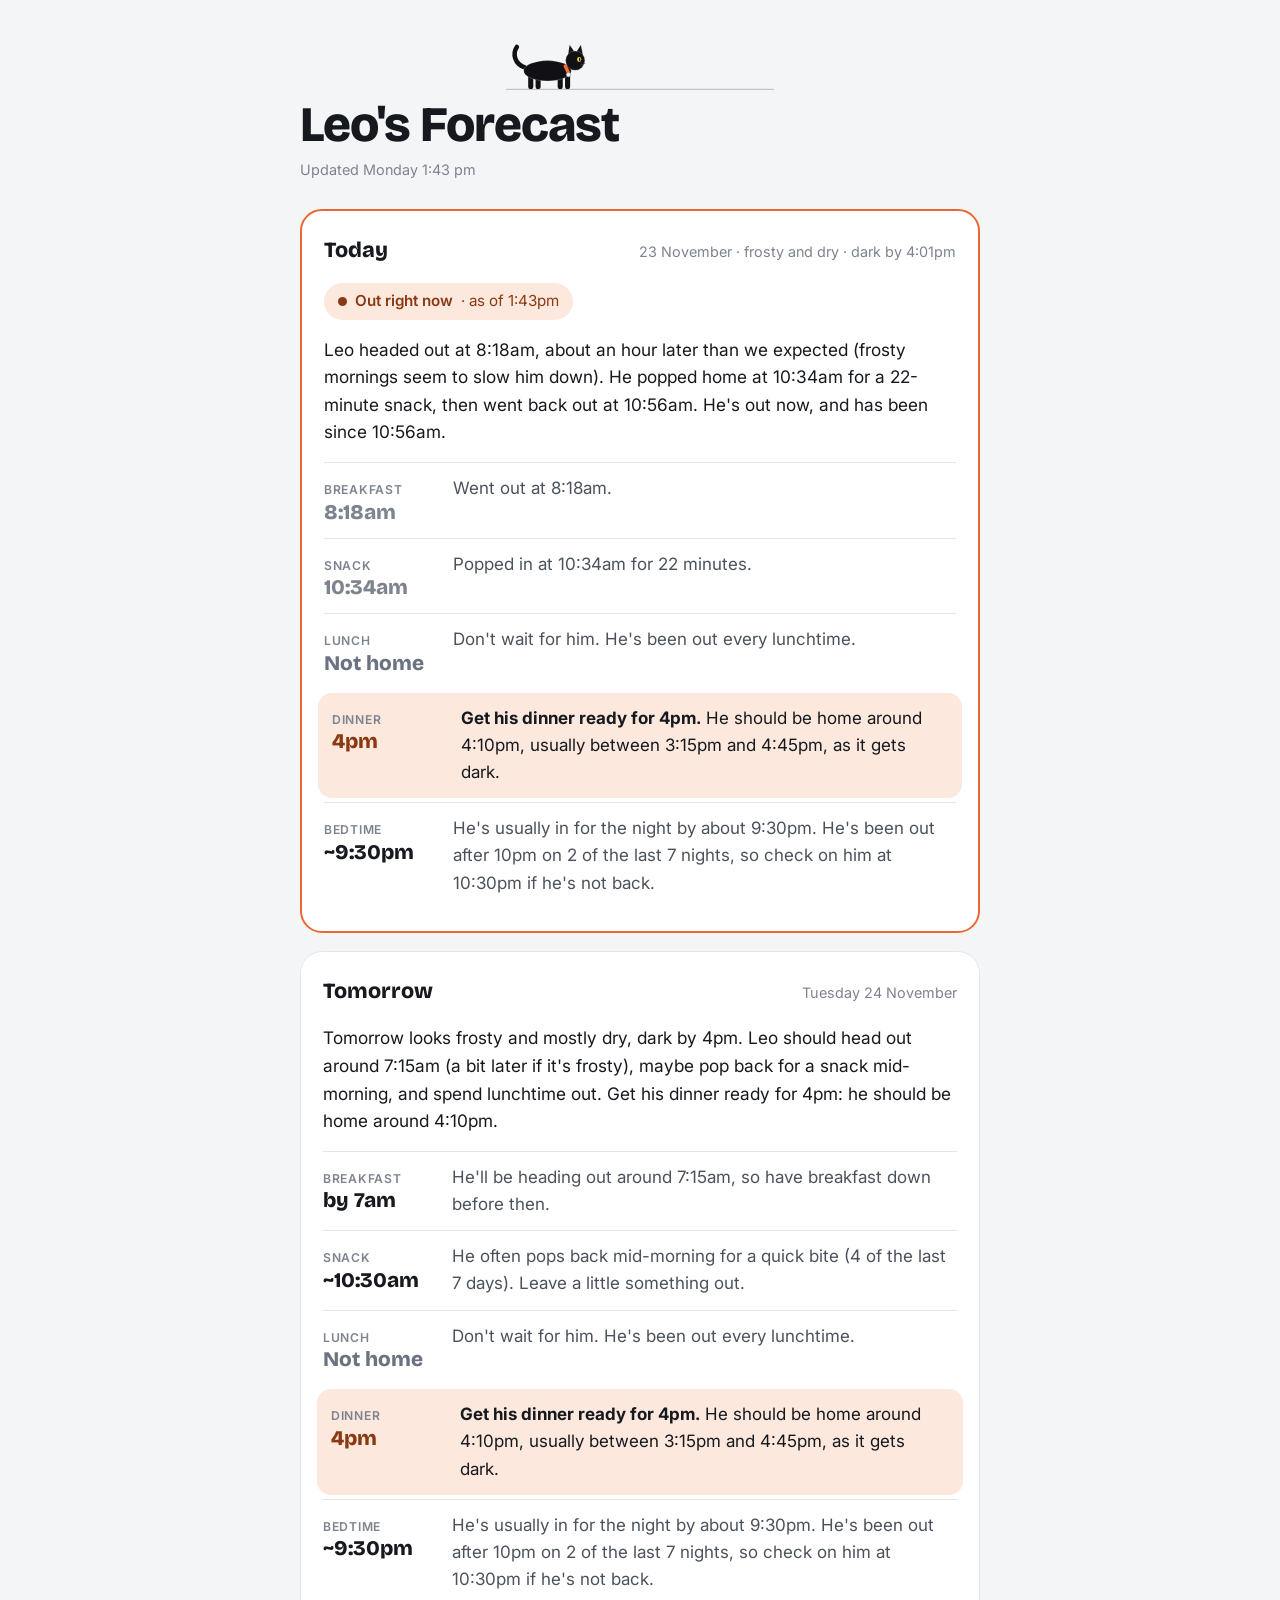
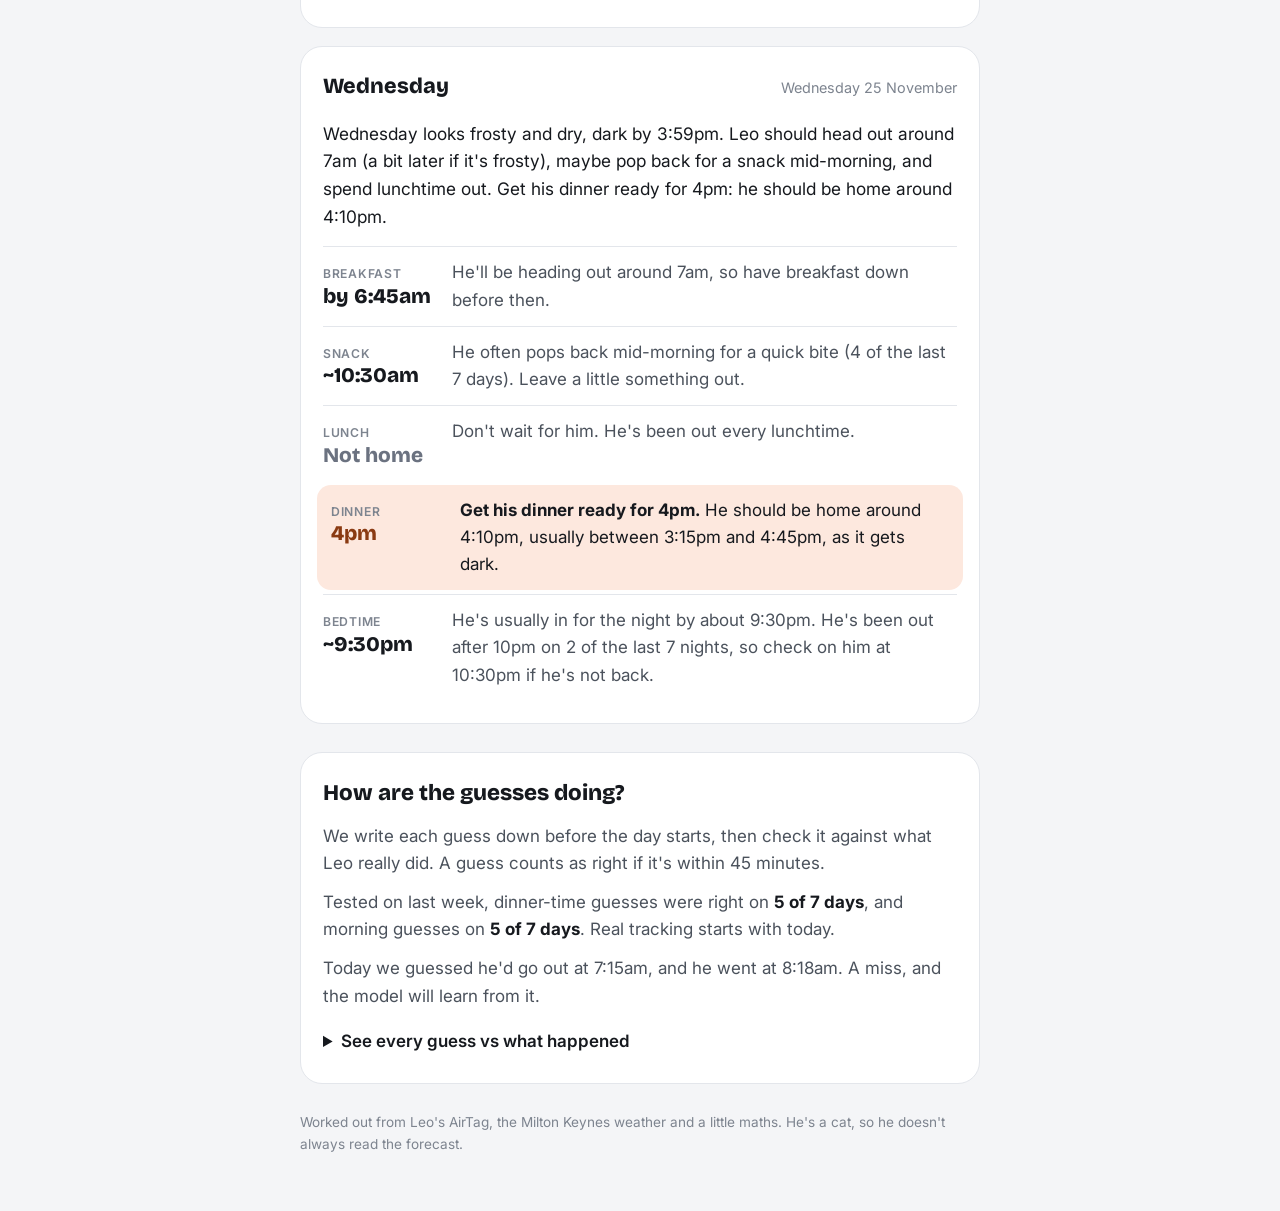
==== forecast/index.html @ c61b1f5c "Forecast update Mon 23 Nov 13:43" ====
<!doctype html>
<html lang="en-GB">
<head>
<meta charset="utf-8">
<meta name="robots" content="noindex, nofollow, noarchive">
<meta name="viewport" content="width=device-width, initial-scale=1, viewport-fit=cover">
<title>Leo's Forecast</title>
<meta name="description" content="Leo the cat's day ahead: when he'll go out, pop in for a snack, and be home for dinner.">
<meta property="og:title" content="Leo's Forecast">
<meta property="og:description" content="When to have Leo's dinner ready, and the rest of his day ahead.">
<meta name="theme-color" content="#f4f5f7">
<link rel="icon" href="data:image/svg+xml,%3Csvg xmlns='http://www.w3.org/2000/svg' viewBox='0 0 100 100'%3E%3Ctext y='.9em' font-size='90'%3E%F0%9F%90%88%3C/text%3E%3C/svg%3E">
<link rel="preconnect" href="https://fonts.googleapis.com">
<link rel="stylesheet" href="https://fonts.googleapis.com/css2?family=Bricolage+Grotesque:opsz,wght@12..96,600;12..96,800&family=Inter:wght@400;500;600&display=swap">
<style>
/* Layout: a cat's day planner. Each day: one short story, then a meal-time list (time on the left, what to do on the right). */
:root{
  --page:#f4f5f7; --card:#ffffff; --ink:#16191e; --ink-2:#4b525c; --muted:#7d848f; --line:#e3e6eb;
  --out:#eb6834; --out-bg:#fde8de; --out-ink:#8a3a12; --home-bg:#e6eefb; --home-ink:#1f4f8f;
  --good:#0c6b0c; --good-bg:#e1f2df; --none:#6b7280;
  --f-display:"Bricolage Grotesque", "Inter", system-ui, sans-serif; --f-body:"Inter", system-ui, -apple-system, "Segoe UI", sans-serif;
}
@media (prefers-color-scheme: dark){:root:not([data-theme="light"]){
  --page:#101215; --card:#1a1d22; --ink:#eef0f3; --ink-2:#c0c6cf; --muted:#8c939d; --line:#2b3037;
  --out:#d95926; --out-bg:#3b2014; --out-ink:#f4ab89; --home-bg:#18263a; --home-ink:#9cc0ef;
  --good:#7fd67f; --good-bg:#173019; --none:#9aa1ab; color-scheme:dark;}}
*{box-sizing:border-box}
body{margin:0;background:var(--page);color:var(--ink);font-family:var(--f-body);font-size:17px;line-height:1.6;
  padding-left:max(16px, env(safe-area-inset-left, 0px));padding-right:max(16px, env(safe-area-inset-right, 0px));padding-block:28px 56px}
.wrap{max-width:680px;margin:0 auto;display:flex;flex-direction:column;gap:28px}
h1,h2,h3{font-family:var(--f-display);margin:0;text-wrap:balance}
h1{font-size:clamp(2.2rem,8vw,3.1rem);font-weight:800;letter-spacing:-.02em;line-height:1}
h2{font-size:1.4rem;font-weight:800}
h3{font-size:1.35rem;font-weight:800}
p{margin:0}
.hero{display:flex;flex-direction:column;gap:8px}
.hero .cat svg{max-height:64px}
.updated{color:var(--muted);font-size:.9rem}
.day{background:var(--card);border:1px solid var(--line);border-radius:22px;padding:22px;display:flex;flex-direction:column;gap:16px}
.day.today{border:2px solid var(--out)}
.dh{display:flex;justify-content:space-between;align-items:baseline;gap:8px;flex-wrap:wrap}
.wx{color:var(--muted);font-size:.9rem}
.now{display:inline-flex;align-items:center;gap:8px;align-self:flex-start;border-radius:999px;padding:6px 14px;font-weight:600;font-size:.95rem}
.now.out{background:var(--out-bg);color:var(--out-ink)} .now.home{background:var(--home-bg);color:var(--home-ink)}
.now i{width:9px;height:9px;border-radius:50%;background:currentColor}
@media (prefers-reduced-motion: no-preference){.now i{animation:pulse 2s ease-in-out infinite}}
@keyframes pulse{50%{opacity:.3}}
.story{font-size:1.08rem;color:var(--ink)}
.meals{display:flex;flex-direction:column}
.meal{display:grid;grid-template-columns:7.2rem 1fr;gap:14px;padding:12px 0;border-top:1px solid var(--line);align-items:baseline}
.meal .when{display:flex;flex-direction:column;line-height:1.2}
.meal .when b{font-family:var(--f-display);font-size:1.3rem;font-weight:800}
.meal .when span{font-size:.76rem;color:var(--muted);font-weight:600;text-transform:uppercase;letter-spacing:.06em;margin-bottom:3px}
.meal p{color:var(--ink-2)}
.meal.key{background:var(--out-bg);border-radius:14px;padding:12px 14px;border-top:0;margin:4px -6px}
.meal.key p{color:var(--ink)}
.meal.key .when b{color:var(--out-ink)}
.meal.skip .when b{color:var(--none)}
.meal.done .when b{color:var(--muted)}
.score{background:var(--card);border:1px solid var(--line);border-radius:22px;padding:22px;display:flex;flex-direction:column;gap:12px}
.score p{color:var(--ink-2)}
.score p b{color:var(--ink)}
details summary{cursor:pointer;font-weight:600;color:var(--ink);padding:6px 0}
.tbl{overflow-x:auto;margin-top:8px}
table{border-collapse:collapse;width:100%;font-size:.9rem;font-variant-numeric:tabular-nums}
th{text-align:left;font-size:.74rem;color:var(--muted);font-weight:600;text-transform:uppercase;letter-spacing:.05em;padding:0 10px 8px 0;border-bottom:1px solid var(--line)}
td{padding:9px 10px 9px 0;border-bottom:1px solid var(--line);white-space:nowrap}
.res{display:inline-block;font-size:.76rem;font-weight:600;padding:2px 8px;border-radius:999px;margin-left:6px}
.res.hit{background:var(--good-bg);color:var(--good)} .res.miss{background:var(--out-bg);color:var(--out-ink)}
.foot{font-size:.85rem;color:var(--muted)}
@media (max-width:520px){.meal{grid-template-columns:5.6rem 1fr;gap:10px}.meal .when b{font-size:1.12rem}}
/* Leo the cat */
.cat{width:100%;color:inherit}
.cat svg{display:block;width:100%;height:auto;max-height:24cqh;overflow:visible}
.cat.sm svg{max-height:16cqh}
.card > .cat.abs{position:absolute;right:6cqw;bottom:0;width:30cqw;z-index:1}
.tail-f,.tail-s,.dangle,.wave,.leg,.eyes,.yawn,.breathe,.nod,.case,.z,.steam path,.peek,.sun,.ghost,.fresh{transform-box:fill-box}
.tail-f{transform-origin:0% 100%} .tail-s{transform-origin:100% 100%} .dangle{transform-origin:0% 0%}
.wave{transform-origin:50% 100%} .leg{transform-origin:50% 0%} .eyes{transform-origin:50% 50%}
.yawn{transform-origin:50% 0%;transform:scale(.25)} .breathe{transform-origin:50% 100%} .nod{transform-origin:0% 100%}
.ghost{opacity:.35} .z{opacity:0}
@media (prefers-reduced-motion: no-preference){
  .anim .tail-f{animation:swayF 2.6s ease-in-out infinite alternate}
  .anim .tail-s{animation:swayS 1.4s ease-in-out infinite alternate}
  .anim .dangle{animation:dangle 2.2s ease-in-out infinite alternate}
  .anim .eyes{animation:blink 4.6s infinite}
  .anim .walk .la{animation:legA .55s ease-in-out infinite alternate} .anim .walk .lb{animation:legB .55s ease-in-out infinite alternate}
  .anim .run .la{animation:legA2 .22s ease-in-out infinite alternate} .anim .run .lb{animation:legB2 .22s ease-in-out infinite alternate}
  .anim .walk .bob{animation:bob .55s ease-in-out infinite alternate}
  .anim .mover{animation:cross var(--dur,10s) linear infinite}
  .anim .peek{animation:peek 1.1s cubic-bezier(.2,.9,.2,1) both .3s}
  .anim .yawn{animation:yawn 4s ease-in-out infinite}
  .anim .sun{animation:sun 5s ease-out both}
  .anim .steam path{animation:steam 2.4s ease-in-out infinite}
  .anim .hills{animation:hills var(--dur,6s) linear infinite}
  .anim .star{animation:twinkle 2.6s ease-in-out infinite}
  .anim .breathe{animation:breathe 3.2s ease-in-out infinite alternate}
  .anim .z{animation:zz 3s ease-out infinite}
  .anim .ghost{animation:ghost 3s ease-in-out infinite alternate}
  .anim .fresh{animation:fresh 3s ease-in-out infinite alternate}
  .anim .wave{animation:waveP .5s ease-in-out infinite alternate}
  .anim .nod{animation:nod .7s ease-in-out infinite alternate}
  .anim .case{animation:swing .55s ease-in-out infinite alternate;transform-origin:50% 0%}
}
@keyframes swayF{from{transform:rotate(-6deg)}to{transform:rotate(9deg)}}
@keyframes swayS{from{transform:rotate(-10deg)}to{transform:rotate(12deg)}}
@keyframes dangle{from{transform:rotate(-10deg)}to{transform:rotate(12deg)}}
@keyframes blink{0%,93%,100%{transform:scaleY(1)}96%{transform:scaleY(.1)}}
@keyframes legA{from{transform:rotate(24deg)}to{transform:rotate(-24deg)}} @keyframes legB{from{transform:rotate(-24deg)}to{transform:rotate(24deg)}}
@keyframes legA2{from{transform:rotate(40deg)}to{transform:rotate(-40deg)}} @keyframes legB2{from{transform:rotate(-40deg)}to{transform:rotate(40deg)}}
@keyframes bob{from{transform:translateY(0)}to{transform:translateY(2px)}}
@keyframes cross{from{transform:translateX(var(--from,-150px))}to{transform:translateX(420px)}}
@keyframes peek{from{transform:translateY(70px)}to{transform:translateY(0)}}
@keyframes yawn{0%,55%,100%{transform:scale(.25)}70%,85%{transform:scale(1.25)}}
@keyframes sun{from{transform:translateY(46px)}to{transform:translateY(0)}}
@keyframes steam{0%{opacity:0;transform:translateY(6px)}40%{opacity:.8}100%{opacity:0;transform:translateY(-10px)}}
@keyframes hills{from{transform:translateX(0)}to{transform:translateX(var(--step,-200px))}}
@keyframes twinkle{0%,100%{opacity:.3}50%{opacity:1}}
@keyframes breathe{from{transform:scale(1)}to{transform:scale(1.04,1.06)}}
@keyframes zz{0%{opacity:0;transform:translate(0,6px)}30%{opacity:1}100%{opacity:0;transform:translate(10px,-18px)}}
@keyframes ghost{from{opacity:.85}to{opacity:.12}}
@keyframes fresh{from{opacity:.25}to{opacity:1}}
@keyframes waveP{from{transform:rotate(-14deg)}to{transform:rotate(18deg)}}
@keyframes nod{from{transform:translateY(0)}to{transform:translateY(4px)}}
@keyframes swing{from{transform:rotate(-8deg)}to{transform:rotate(8deg)}}

</style>
</head>
<body>
<div class="wrap">
  <header class="hero">
    <div class="cat anim" data-scene="stroll"></div>
    <h1>Leo's Forecast</h1>
    <p class="updated" id="updated">Fetching Leo's plans…</p>
  </header>
  <div id="days" style="display:flex;flex-direction:column;gap:18px"></div>
  <section class="score" id="score"></section>
  <p class="foot">Worked out from Leo's AirTag, the Milton Keynes weather and a little maths. He's a cat, so he doesn't always read the forecast.</p>
</div>
<script>
const reduce=matchMedia('(prefers-reduced-motion: reduce)').matches;
// ---------- Leo, the black cat: drawn from simple shapes, one scene per card ----------
const CAT='#111115', RIM='rgba(255,255,255,.3)', EYE='#f2d64b', COL='#ff6b35', TAG='#f4f4f4';
const SW=`stroke="${RIM}" stroke-width="1.2"`;
const eyesOpen=(l,r,y,glow)=>`<g class="eyes">${glow?`<circle cx="${l}" cy="${y}" r="11" fill="${EYE}" opacity=".2"/><circle cx="${r}" cy="${y}" r="11" fill="${EYE}" opacity=".2"/>`:''}<ellipse cx="${l}" cy="${y}" rx="6" ry="7" fill="${EYE}"/><ellipse cx="${r}" cy="${y}" rx="6" ry="7" fill="${EYE}"/><ellipse cx="${l}" cy="${y}" rx="1.8" ry="5.4" fill="#000"/><ellipse cx="${r}" cy="${y}" rx="1.8" ry="5.4" fill="#000"/></g>`;
const eyesShut=(l,r,y)=>`<g fill="none" stroke="rgba(255,255,255,.6)" stroke-width="2" stroke-linecap="round"><path d="M${l-6} ${y} q6 4 12 0"/><path d="M${r-6} ${y} q6 4 12 0"/></g>`;
function head(o={}){ // centre (60,58), r 26
  return `<polygon points="36,48 38,20 57,37" fill="${CAT}" ${SW} stroke-linejoin="round"/><polygon points="84,48 82,20 63,37" fill="${CAT}" ${SW} stroke-linejoin="round"/>
  <polygon points="41,41 42,28 51,37" fill="#5a3344"/><polygon points="79,41 78,28 69,37" fill="#5a3344"/>
  <circle cx="60" cy="58" r="26" fill="${CAT}" ${SW}/>${o.closed?eyesShut(50,70,58):eyesOpen(50,70,57,o.glow)}
  <path d="M57 66 h6 l-3 3.5z" fill="#7a4a5a"/>
  <g stroke="rgba(255,255,255,.35)" stroke-width="1" stroke-linecap="round"><line x1="40" y1="66" x2="22" y2="63"/><line x1="40" y1="70" x2="23" y2="72"/><line x1="80" y1="66" x2="98" y2="63"/><line x1="80" y1="70" x2="97" y2="72"/></g>
  ${o.yawn?`<ellipse class="yawn" cx="60" cy="75" rx="4.5" ry="5.5" fill="#6a2236"/>`:''}`;
}
function front(o={}){ // sitting, facing you. box 0 0 120 142
  return `<g class="tail-f"><path d="M82 130 C 114 130, 118 94, 102 82" fill="none" stroke="${CAT}" stroke-width="9" stroke-linecap="round"/></g>
  <ellipse cx="60" cy="106" rx="30" ry="32" fill="${CAT}" ${SW}/><ellipse cx="49" cy="136" rx="9" ry="6" fill="${CAT}" ${SW}/>
  ${o.wave?`<g class="wave"><path d="M80 104 L95 70" stroke="${RIM}" stroke-width="15.5" stroke-linecap="round"/><path d="M80 104 L95 70" stroke="${CAT}" stroke-width="13" stroke-linecap="round"/><circle cx="96" cy="66" r="8.5" fill="${CAT}" ${SW}/></g>`:`<ellipse cx="71" cy="136" rx="9" ry="6" fill="${CAT}" ${SW}/>`}
  <g>${head(o)}</g>
  <rect x="42" y="83" width="36" height="5" rx="2.5" fill="${COL}"/><circle cx="60" cy="92" r="5" fill="${TAG}" stroke="#8a9199" stroke-width="1"/>`;
}
function sideHead(o){ return `<polygon points="108,26 111,6 121,20" fill="${CAT}" ${SW} stroke-linejoin="round"/><polygon points="122,20 131,6 135,26" fill="${CAT}" ${SW} stroke-linejoin="round"/>
  <circle cx="121" cy="34" r="17" fill="${CAT}" ${SW}/>
  ${o.closed?`<path d="M124 33 q4 3 8 0" fill="none" stroke="rgba(255,255,255,.6)" stroke-width="1.8" stroke-linecap="round"/>`:`<g class="eyes"><ellipse cx="128" cy="32" rx="3.6" ry="4.4" fill="${EYE}"/><ellipse cx="128.8" cy="32" rx="1.1" ry="3.6" fill="#000"/></g>`}
  <path d="M136 37 l3 1.6 -3 1.6z" fill="#7a4a5a"/><g stroke="rgba(255,255,255,.35)" stroke-width="1"><line x1="132" y1="41" x2="148" y2="39"/><line x1="132" y1="43" x2="147" y2="46"/></g>`; }
function side(o={}){ // walking right. box 0 0 160 86, feet at y 84
  const gait=o.run?'run':o.still?'still':'walk';
  const leg=(c,x)=>`<rect class="leg ${c}" x="${x}" y="54" width="9" height="30" rx="4.5" fill="${CAT}"/>`;
  return `<g class="${gait}"><g class="tail-s"><path d="M32 46 C 14 40, 10 22, 18 10" fill="none" stroke="${CAT}" stroke-width="8" stroke-linecap="round"/></g>
  ${leg('la',38)}${leg('lb',51)}${leg('lb',90)}${leg('la',103)}
  <ellipse cx="72" cy="52" rx="42" ry="18" fill="${CAT}" ${SW}/>
  <rect x="103" y="40" width="6" height="18" rx="3" fill="${COL}" transform="rotate(-25 106 49)"/><circle cx="109" cy="59" r="3.8" fill="${TAG}" stroke="#8a9199" stroke-width="1"/>
  ${o.down?`<g class="nod"><g transform="translate(4 26)">${sideHead(o)}</g></g>`:`<g class="bob">${sideHead(o)}</g>`}
  ${o.brief?`<g class="case"><line x1="137" y1="42" x2="137" y2="58" stroke="#2a2a2a" stroke-width="2"/><rect x="125" y="58" width="25" height="17" rx="2.5" fill="#8a5a2b" stroke="#5a3a1a" stroke-width="1.2"/><path d="M133 58 v-3 h9 v3" fill="none" stroke="#5a3a1a" stroke-width="2"/></g>`:''}</g>`;
}
const at=(x,y,s,inner)=>`<g transform="translate(${x} ${y}) scale(${s})">${inner}</g>`;
const ground=(y,w=400,op=.22)=>`<line x1="0" y1="${y}" x2="${w}" y2="${y}" stroke="currentColor" stroke-width="2" stroke-linecap="round" opacity="${op}"/>`;
const SCENES={
  peek:()=>[`0 0 120 100`,`<g class="peek">${at(0,18,1,head({}))}<ellipse cx="40" cy="99" rx="11" ry="8" fill="${CAT}" ${SW}/><ellipse cx="80" cy="99" rx="11" ry="8" fill="${CAT}" ${SW}/></g>`],
  stroll:()=>[`0 0 400 96`,`${ground(92)}<g class="mover" style="--dur:11s">${at(0,20,.85,side())}</g>`],
  dash:()=>[`0 0 400 96`,`${ground(92)}<g class="mover" style="--dur:3.2s">${at(0,20,.85,side({run:true}))}</g><g class="mover" style="--dur:3.2s;animation-delay:-1.6s">${at(0,20,.85,side({run:true}))}</g>`],
  sunrise:()=>[`0 0 240 150`,`<g class="sun"><circle cx="190" cy="78" r="34" fill="#ffe27a"/></g>${ground(146,240,.3)}${at(30,4,1,front({yawn:true}))}`],
  away:()=>[`0 0 400 104`,`${ground(100)}<path d="M18 84 h50 l-7 15 h-36z" fill="currentColor" opacity=".8"/><text x="43" y="76" text-anchor="middle" font-size="11" fill="currentColor" opacity=".7" font-family="JetBrains Mono, monospace">empty</text><g class="mover" style="--dur:7s;--from:70px">${at(0,28,.85,side())}</g>`],
  eat:()=>[`0 0 230 112`,`${ground(108,230)}${at(10,24,1,side({still:true,down:true}))}<path d="M130 94 h46 l-6 14 h-34z" fill="${COL}"/><g fill="#8a5a2b"><circle cx="142" cy="93" r="3"/><circle cx="150" cy="91" r="3"/><circle cx="160" cy="93" r="3"/></g>`],
  tea:()=>[`0 0 240 150`,`${at(20,4,1,front())}<g class="steam" fill="none" stroke="currentColor" stroke-width="2.5" stroke-linecap="round" opacity=".55"><path d="M168 100 q-6 -8 0 -16 q6 -8 0 -16"/><path d="M184 100 q-6 -8 0 -16 q6 -8 0 -16" style="animation-delay:-1s"/></g><path d="M156 108 h44 v12 a22 18 0 0 1 -44 0z" fill="#fff"/><path d="M199 112 q16 3 0 16" fill="none" stroke="#fff" stroke-width="4"/><ellipse cx="178" cy="144" rx="34" ry="4.5" fill="#fff"/>`],
  hike:()=>[`0 0 400 124`,`<g class="hills" style="--dur:9s;--step:-400px"><path d="M0 124 V96 Q100 40 200 96 T400 96 T600 96 T800 96 V124Z" fill="rgba(32,196,172,.28)"/></g><g class="hills" style="--dur:4s;--step:-200px"><path d="M0 124 V108 Q50 84 100 108 T200 108 T300 108 T400 108 T500 108 T600 108 V124Z" fill="rgba(32,196,172,.5)"/></g>${at(130,40,.85,side())}`],
  door:()=>[`0 0 400 100`,`${ground(96)}<rect x="176" y="8" width="52" height="88" rx="3" fill="none" stroke="currentColor" stroke-width="4" opacity=".75"/><rect x="180" y="12" width="44" height="84" fill="currentColor" opacity=".12"/><g class="mover" style="--dur:2.6s">${at(0,24,.85,side({run:true}))}</g>`],
  moon:()=>[`0 0 220 170`,`<g fill="#f5e9b8"><circle class="star" cx="20" cy="20" r="2"/><circle class="star" cx="196" cy="40" r="1.6" style="animation-delay:-1s"/><circle class="star" cx="170" cy="12" r="1.4" style="animation-delay:-2s"/></g><rect x="0" y="148" width="220" height="10" rx="2" fill="#2a3152"/><g fill="#2a3152"><rect x="14" y="120" width="8" height="50"/><rect x="198" y="120" width="8" height="50"/></g>${at(50,8,1,front({glow:true}))}`],
  chair:()=>[`0 0 180 150`,`<rect x="134" y="20" width="12" height="78" rx="3" fill="#8a5632"/><rect x="20" y="92" width="132" height="12" rx="3" fill="#a0683c"/><rect x="28" y="104" width="8" height="44" rx="2" fill="#8a5632"/><rect x="134" y="104" width="8" height="44" rx="2" fill="#8a5632"/>
     <g class="dangle"><path d="M112 90 C 120 104, 112 122, 120 140" fill="none" stroke="${CAT}" stroke-width="7" stroke-linecap="round"/></g>
     <ellipse cx="84" cy="76" rx="42" ry="18" fill="${CAT}" ${SW}/><ellipse cx="58" cy="91" rx="10" ry="4.5" fill="${CAT}" ${SW}/>
     <rect x="54" y="66" width="4" height="16" rx="2" fill="${COL}" transform="rotate(-20 56 74)"/>${at(46,64,.62,`<g transform="translate(-60 -58)">${head({closed:true})}</g>`)}`],
  sleep:()=>[`0 0 190 124`,`<path d="M32 82 C 26 112, 108 116, 132 96" fill="none" stroke="${CAT}" stroke-width="11" stroke-linecap="round"/><g class="breathe"><ellipse cx="82" cy="72" rx="52" ry="30" fill="${CAT}" ${SW}/></g>${at(124,68,.7,`<g transform="translate(-60 -58)">${head({closed:true})}</g>`)}
     <g fill="currentColor" font-family="Bricolage Grotesque, sans-serif" font-weight="800"><text class="z" x="150" y="40" font-size="16">z</text><text class="z" x="160" y="30" font-size="20" style="animation-delay:-1s">z</text><text class="z" x="172" y="18" font-size="24" style="animation-delay:-2s">z</text></g>`],
  twins:()=>[`0 0 280 146`,`<g class="ghost">${at(10,2,1,front())}</g><g class="fresh">${at(150,2,1,front())}</g>`],
  tiny:()=>[`0 0 400 56`,`<g class="mover" style="--dur:12s">${at(0,8,.55,side())}</g>`],
  commute:()=>[`0 0 400 100`,`${ground(96)}<g class="mover" style="--dur:8s">${at(0,24,.85,side({brief:true}))}</g>`],
  wave:()=>[`0 0 130 145`,front({wave:true})],
};
function drawCats(){
  document.querySelectorAll('[data-scene]').forEach(el=>{const [vb,inner]=SCENES[el.dataset.scene]();
    el.innerHTML=`<svg viewBox="${vb}" aria-hidden="true" overflow="visible">${inner}</svg>`;});
  const clk=document.getElementById('clock'); if(!clk) return;
  const g=document.createElementNS('http://www.w3.org/2000/svg','g');
  g.innerHTML=`<line x1="0" y1="0" x2="0" y2="-70" stroke="${COL}" stroke-width="3" stroke-linecap="round">${reduce?'':'<animateTransform attributeName="transform" type="rotate" from="0 0 0" to="360 0 0" dur="12s" repeatCount="indefinite"/>'}</line>${at(-27,-36,.45,front())}`;
  clk.appendChild(g);
}
drawCats();

</script>
<script>
const DOWL=['Sunday','Monday','Tuesday','Wednesday','Thursday','Friday','Saturday'];
const toH=s=>{if(!s)return null;const [h,m]=s.split(':').map(Number);return h+m/60};
const fmt=x=>{if(x==null)return'–';x=((x%24)+24)%24;let h=Math.floor(x),m=Math.round((x-h)*60);if(m===60){h=(h+1)%24;m=0}
  if(h===0&&m===0)return'midnight';if(h===12&&m===0)return'noon';const ap=h<12?'am':'pm';const hh=h%12||12;return m?`${hh}:${String(m).padStart(2,'0')}${ap}`:`${hh}${ap}`};
const r5=x=>Math.round(x*12)/12, q15down=x=>Math.floor(x*4)/4, q15=x=>Math.round(x*4)/4;
const dname=d=>{const x=new Date(d+'T12:00:00Z');return DOWL[x.getUTCDay()]};
const ddate=d=>{const x=new Date(d+'T12:00:00Z');return `${x.getUTCDate()} ${x.toLocaleString('en-GB',{month:'long',timeZone:'UTC'})}`};
const mins=m=>m>=55&&m<=85?'about an hour':m>=110&&m<=130?'about two hours':`${m} minutes`;
const sky=w=>{const t=w.t_min<1?'frosty':w.t_min<4?'chilly':'mild';const r=w.rain_mm>=1?'wet':w.rain_mm>0?'mostly dry':'dry';return `${t} and ${r}`};
const esc=s=>String(s).replace(/[&<>"]/g,c=>({'&':'&amp;','<':'&lt;','>':'&gt;','"':'&quot;'}[c]));

function meal(when,label,text,cls=''){return `<div class="meal ${cls}"><div class="when"><span>${label}</span><b>${when}</b></div><p>${text}</p></div>`}

function plan(d,H,late,o={}){
  const exit=toH(d.exit),tea=toH(d.tea),snack=toH(H.snack),bed=toH(H.bedtime);
  const ready=q15(tea-10/60), rows=[];
  rows.push(o.breakfastDone ? meal(fmt(exit),'Breakfast',o.breakfastDone,'done')
    : meal(`by ${fmt(q15down(exit-10/60))}`,'Breakfast',`He'll be heading out around ${fmt(r5(exit))}, so have breakfast down before then.`));
  if(o.snackDone) rows.push(meal(o.snackDone[0],'Snack',o.snackDone[1],'done'));
  else if(snack!=null) rows.push(meal(`~${fmt(q15(snack))}`,'Snack',`He often pops back mid-morning for a quick bite (${H.snack_days[0]} of the last ${H.snack_days[1]} days). Leave a little something out.`));
  rows.push(meal('Not home','Lunch',`Don't wait for him. He's been out every lunchtime.`,'skip'));
  rows.push(o.teaDone ? meal(fmt(tea),'Dinner',o.teaDone,'done')
    : meal(fmt(ready),'Dinner',`<b>Get his dinner ready for ${fmt(ready)}.</b> He should be home around ${fmt(r5(tea))}${d.tea_range?`, usually between ${fmt(q15(toH(d.tea_range[0])))} and ${fmt(q15(toH(d.tea_range[1])))}`:''}, as it gets dark.`,'key'));
  rows.push(meal(`~${fmt(q15(bed))}`,'Bedtime',`He's usually in for the night by about ${fmt(q15(bed))}. He's been out after 10pm on ${late[0]} of the last ${late[1]} nights, so check on him at 10:30pm if he's not back.`));
  return `<div class="meals">${rows.join('')}</div>`;
}

function render(F){
  const g=new Date(F.generated);
  document.getElementById('updated').textContent=`Updated ${g.toLocaleString('en-GB',{weekday:'long',hour:'numeric',minute:'2-digit',hour12:true,timeZone:'Europe/London'})}`;
  const H=F.habits||{snack:null,snack_days:[0,0],bedtime:'21:30'}, late=F.late_nights||[0,0];
  const box=document.getElementById('days'); box.innerHTML='';

  if(F.today){
    const d=F.today,w=d.weather,ev=d.events||[],now=toH(d.now), s=[];
    if(d.exit_actual){const e=d.exit_err_min;
      const vs=e==null||Math.abs(e)<=20?'right on time':e>0?`${mins(e)} later than we expected`:`${mins(-e)} earlier than we expected`;
      s.push(`Leo headed out at ${fmt(toH(d.exit_actual))}, ${vs}${e>20&&w.t_min<1?' (frosty mornings seem to slow him down)':''}.`);
    } else s.push(`Leo hasn't gone out yet this morning.`);
    let snackDone=null;
    for(let i=0;i<ev.length-1;i++){const back=ev[i].back,next=ev[i+1];
      if(back&&next.out){const gap=Math.round((toH(next.out)-toH(back))*60), sn=toH(back)>=9.5&&toH(back)<=12&&gap<=40;
        if(sn) snackDone=[fmt(toH(back)),`Popped in at ${fmt(toH(back))} for ${gap} minutes.`];
        s.push(sn?`He popped home at ${fmt(toH(back))} for a ${gap}-minute snack, then went back out at ${fmt(toH(next.out))}.`:`He came home at ${fmt(toH(back))} and went out again at ${fmt(toH(next.out))}.`);}}
    s.push(d.state==='out'?`He's out now, and has been since ${fmt(toH(d.since))}.`:`He's home now, since ${fmt(toH(d.since))}.`);
    if(!snackDone&&now>12) snackDone=['–','No snack visit this morning.'];
    const dd={exit:d.exit_actual||d.exit_expected,tea:d.tea_actual||d.tea_expected,tea_range:d.tea_actual?null:d.tea_range};
    const el=document.createElement('article');el.className='day today';
    el.innerHTML=`<div class="dh"><h3>Today</h3><span class="wx">${ddate(d.date)} · ${sky(w)} · dark by ${fmt(toH(w.sunset))}</span></div>
      <span class="now ${d.state}"><i></i>${d.state==='out'?'Out':'Home'} right now <span style="font-weight:400">· as of ${fmt(now)}</span></span>
      <p class="story">${s.join(' ')}</p>
      ${plan(dd,H,late,{breakfastDone:d.exit_actual?`Went out at ${fmt(toH(d.exit_actual))}.`:null,snackDone,teaDone:d.tea_actual?`Home for dinner at ${fmt(toH(d.tea_actual))}.`:null})}`;
    box.appendChild(el);
  }

  F.days.forEach((d,i)=>{
    const w=d.weather, exit=toH(d.exit), tea=toH(d.tea), label=i===0?'Tomorrow':dname(d.date);
    const story=`${label} looks ${sky(w)}, dark by ${fmt(toH(w.sunset))}. Leo should head out around ${fmt(r5(exit))}${w.t_min<1?' (a bit later if it\'s frosty)':''}, maybe pop back for a snack mid-morning, and spend lunchtime out. Get his dinner ready for ${fmt(q15(tea-10/60))}: he should be home around ${fmt(r5(tea))}.`;
    const el=document.createElement('article');el.className='day';
    el.innerHTML=`<div class="dh"><h3>${label}</h3><span class="wx">${dname(d.date)} ${ddate(d.date)}</span></div>
      ${d.note?`<p class="story" style="background:var(--out-bg);padding:10px 14px;border-radius:12px">Note: ${esc(d.note)}</p>`:''}
      <p class="story">${story}</p>${plan(d,H,late)}`;
    box.appendChild(el);
  });

  const live=F.scorecard.live, bt=F.scorecard.backtest, sc=document.getElementById('score');
  const isLive=!!(live&&live.summary), sum=isLive?live.summary:bt.summary, of=(x,n)=>`${Math.round(x*n)} of ${n}`;
  let t=`<h2>How are the guesses doing?</h2><p>We write each guess down before the day starts, then check it against what Leo really did. A guess counts as right if it's within 45 minutes.</p>`;
  t+=isLive?`<p>So far, dinner-time guesses were right on <b>${of(sum.tea_hit,sum.days)} days</b>, and morning guesses on <b>${of(sum.exit_hit,sum.days)} days</b>.</p>`
           :`<p>Tested on last week, dinner-time guesses were right on <b>${of(sum.tea_hit,sum.days)} days</b>, and morning guesses on <b>${of(sum.exit_hit,sum.days)} days</b>. Real tracking starts with today.</p>`;
  if(F.today&&F.today.exit_err_min!=null){const e=F.today.exit_err_min;
    t+=`<p>Today we guessed he'd go out at ${fmt(toH(F.today.exit_expected))}, and he went at ${fmt(toH(F.today.exit_actual))}. ${Math.abs(e)<=45?'Close enough ✓':'A miss, and the model will learn from it.'}</p>`;}
  const cell=(p,a,e,hit)=>`${fmt(toH(p))} → ${fmt(toH(a))}${hit==null?'':`<span class="res ${hit?'hit':'miss'}">${hit?'✓':`✗ ${Math.abs(e)} min`}</span>`}`;
  const rows=[...(live.days||[]),...bt.days.map(r=>({...r,test:true}))].reverse();
  t+=`<details><summary>See every guess vs what happened</summary><div class="tbl"><table><thead><tr><th>Day</th><th>Out: guess → real</th><th>Dinner: guess → real</th></tr></thead><tbody>${
    rows.map(r=>`<tr><td>${dname(r.date)} ${ddate(r.date)}${r.test?' <span style="color:var(--muted)">(test)</span>':''}</td><td>${cell(r.exit_pred,r.exit_actual,r.exit_err_min,r.exit_hit)}</td><td>${cell(r.tea_pred,r.tea_actual,r.tea_err_min,r.tea_hit)}</td></tr>`).join('')}</tbody></table></div></details>`;
  sc.innerHTML=t;
}
fetch('forecast.json',{cache:'no-store'}).then(r=>r.json()).then(render).catch(()=>{document.getElementById('updated').textContent='The forecast is having a nap. Try again in a minute.'});
</script>
</body>
</html>
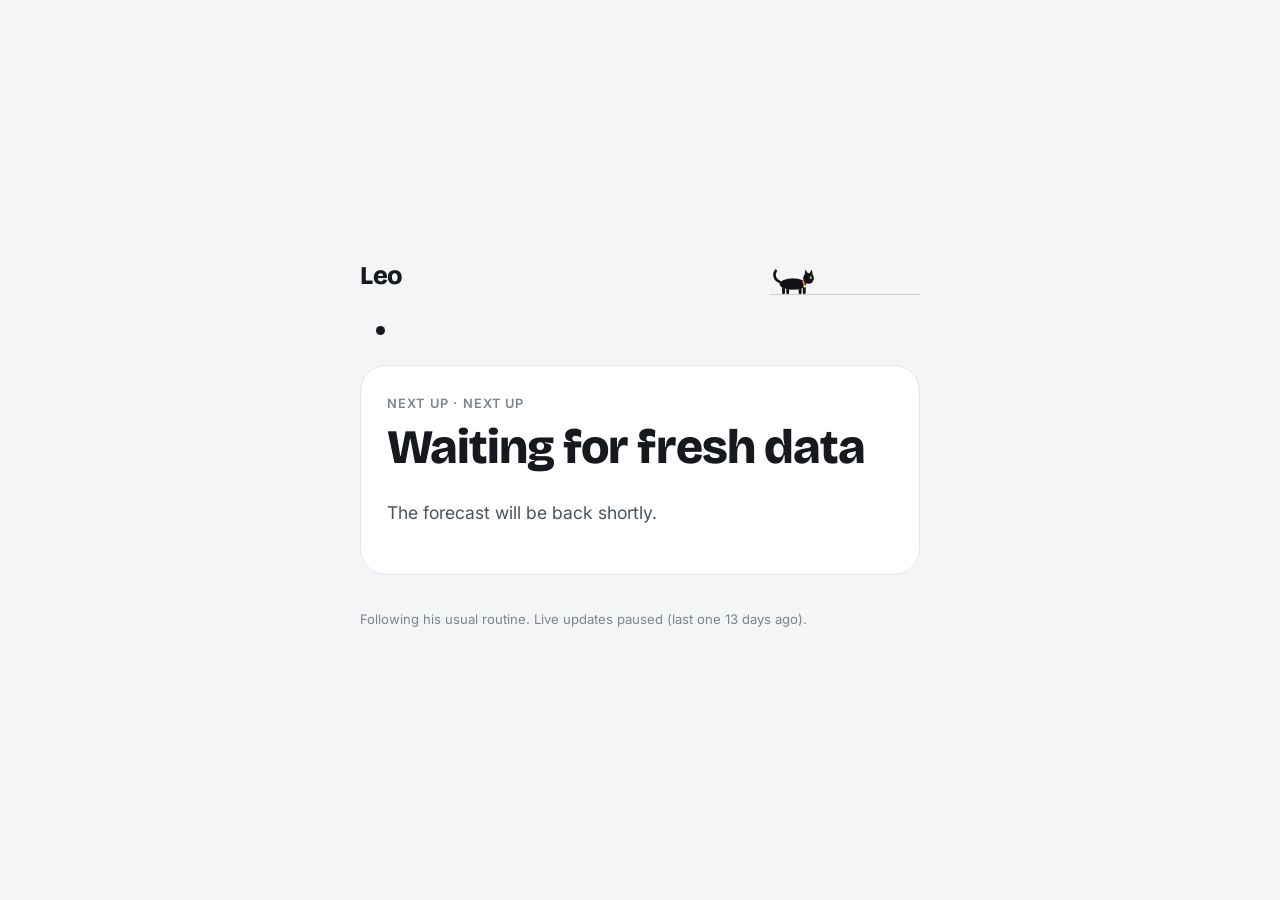
==== commit a70ce1e7: "Forecast: one 'next up' card, live status from the scanner, week-ahead fallback Co-Authored-By: Clau" ====
--- a/forecast/index.html
+++ b/forecast/index.html
@@ -5,70 +5,45 @@
 <meta name="robots" content="noindex, nofollow, noarchive">
 <meta name="viewport" content="width=device-width, initial-scale=1, viewport-fit=cover">
 <title>Leo's Forecast</title>
-<meta name="description" content="Leo the cat's day ahead: when he'll go out, pop in for a snack, and be home for dinner.">
+<meta name="description" content="What Leo the cat needs next: breakfast, snack, dinner or bedtime.">
 <meta property="og:title" content="Leo's Forecast">
-<meta property="og:description" content="When to have Leo's dinner ready, and the rest of his day ahead.">
+<meta property="og:description" content="What Leo the cat needs next.">
 <meta name="theme-color" content="#f4f5f7">
 <link rel="icon" href="data:image/svg+xml,%3Csvg xmlns='http://www.w3.org/2000/svg' viewBox='0 0 100 100'%3E%3Ctext y='.9em' font-size='90'%3E%F0%9F%90%88%3C/text%3E%3C/svg%3E">
 <link rel="preconnect" href="https://fonts.googleapis.com">
 <link rel="stylesheet" href="https://fonts.googleapis.com/css2?family=Bricolage+Grotesque:opsz,wght@12..96,600;12..96,800&family=Inter:wght@400;500;600&display=swap">
 <style>
-/* Layout: a cat's day planner. Each day: one short story, then a meal-time list (time on the left, what to do on the right). */
+/* Layout: one screen, one answer. Status pill, then a single "next up" card. */
 :root{
   --page:#f4f5f7; --card:#ffffff; --ink:#16191e; --ink-2:#4b525c; --muted:#7d848f; --line:#e3e6eb;
-  --out:#eb6834; --out-bg:#fde8de; --out-ink:#8a3a12; --home-bg:#e6eefb; --home-ink:#1f4f8f;
-  --good:#0c6b0c; --good-bg:#e1f2df; --none:#6b7280;
+  --out:#eb6834; --out-bg:#fde8de; --out-ink:#8a3a12; --home-bg:#e6eefb; --home-ink:#1f4f8f; --warn-bg:#fff1cc; --warn-ink:#7a5200;
   --f-display:"Bricolage Grotesque", "Inter", system-ui, sans-serif; --f-body:"Inter", system-ui, -apple-system, "Segoe UI", sans-serif;
 }
 @media (prefers-color-scheme: dark){:root:not([data-theme="light"]){
   --page:#101215; --card:#1a1d22; --ink:#eef0f3; --ink-2:#c0c6cf; --muted:#8c939d; --line:#2b3037;
-  --out:#d95926; --out-bg:#3b2014; --out-ink:#f4ab89; --home-bg:#18263a; --home-ink:#9cc0ef;
-  --good:#7fd67f; --good-bg:#173019; --none:#9aa1ab; color-scheme:dark;}}
+  --out:#d95926; --out-bg:#3b2014; --out-ink:#f4ab89; --home-bg:#18263a; --home-ink:#9cc0ef; --warn-bg:#352a10; --warn-ink:#f0d48a; color-scheme:dark;}}
+html,body{height:100%}
 *{box-sizing:border-box}
-body{margin:0;background:var(--page);color:var(--ink);font-family:var(--f-body);font-size:17px;line-height:1.6;
-  padding-left:max(16px, env(safe-area-inset-left, 0px));padding-right:max(16px, env(safe-area-inset-right, 0px));padding-block:28px 56px}
-.wrap{max-width:680px;margin:0 auto;display:flex;flex-direction:column;gap:28px}
-h1,h2,h3{font-family:var(--f-display);margin:0;text-wrap:balance}
-h1{font-size:clamp(2.2rem,8vw,3.1rem);font-weight:800;letter-spacing:-.02em;line-height:1}
-h2{font-size:1.4rem;font-weight:800}
-h3{font-size:1.35rem;font-weight:800}
-p{margin:0}
-.hero{display:flex;flex-direction:column;gap:8px}
-.hero .cat svg{max-height:64px}
-.updated{color:var(--muted);font-size:.9rem}
-.day{background:var(--card);border:1px solid var(--line);border-radius:22px;padding:22px;display:flex;flex-direction:column;gap:16px}
-.day.today{border:2px solid var(--out)}
-.dh{display:flex;justify-content:space-between;align-items:baseline;gap:8px;flex-wrap:wrap}
-.wx{color:var(--muted);font-size:.9rem}
-.now{display:inline-flex;align-items:center;gap:8px;align-self:flex-start;border-radius:999px;padding:6px 14px;font-weight:600;font-size:.95rem}
+body{margin:0;background:var(--page);color:var(--ink);font-family:var(--f-body);font-size:17px;line-height:1.5;
+  padding-left:max(16px, env(safe-area-inset-left, 0px));padding-right:max(16px, env(safe-area-inset-right, 0px));padding-block:24px}
+.wrap{max-width:560px;min-height:100%;margin:0 auto;display:flex;flex-direction:column;justify-content:center;gap:22px}
+.top{display:flex;align-items:flex-end;justify-content:space-between;gap:12px}
+h1{font-family:var(--f-display);font-weight:800;font-size:1.6rem;margin:0;letter-spacing:-.01em}
+.top .cat{width:150px;flex:none}
+.top .cat svg{max-height:44px}
+.now{display:inline-flex;align-items:center;gap:9px;align-self:flex-start;border-radius:999px;padding:8px 16px;font-weight:600}
 .now.out{background:var(--out-bg);color:var(--out-ink)} .now.home{background:var(--home-bg);color:var(--home-ink)}
 .now i{width:9px;height:9px;border-radius:50%;background:currentColor}
 @media (prefers-reduced-motion: no-preference){.now i{animation:pulse 2s ease-in-out infinite}}
 @keyframes pulse{50%{opacity:.3}}
-.story{font-size:1.08rem;color:var(--ink)}
-.meals{display:flex;flex-direction:column}
-.meal{display:grid;grid-template-columns:7.2rem 1fr;gap:14px;padding:12px 0;border-top:1px solid var(--line);align-items:baseline}
-.meal .when{display:flex;flex-direction:column;line-height:1.2}
-.meal .when b{font-family:var(--f-display);font-size:1.3rem;font-weight:800}
-.meal .when span{font-size:.76rem;color:var(--muted);font-weight:600;text-transform:uppercase;letter-spacing:.06em;margin-bottom:3px}
-.meal p{color:var(--ink-2)}
-.meal.key{background:var(--out-bg);border-radius:14px;padding:12px 14px;border-top:0;margin:4px -6px}
-.meal.key p{color:var(--ink)}
-.meal.key .when b{color:var(--out-ink)}
-.meal.skip .when b{color:var(--none)}
-.meal.done .when b{color:var(--muted)}
-.score{background:var(--card);border:1px solid var(--line);border-radius:22px;padding:22px;display:flex;flex-direction:column;gap:12px}
-.score p{color:var(--ink-2)}
-.score p b{color:var(--ink)}
-details summary{cursor:pointer;font-weight:600;color:var(--ink);padding:6px 0}
-.tbl{overflow-x:auto;margin-top:8px}
-table{border-collapse:collapse;width:100%;font-size:.9rem;font-variant-numeric:tabular-nums}
-th{text-align:left;font-size:.74rem;color:var(--muted);font-weight:600;text-transform:uppercase;letter-spacing:.05em;padding:0 10px 8px 0;border-bottom:1px solid var(--line)}
-td{padding:9px 10px 9px 0;border-bottom:1px solid var(--line);white-space:nowrap}
-.res{display:inline-block;font-size:.76rem;font-weight:600;padding:2px 8px;border-radius:999px;margin-left:6px}
-.res.hit{background:var(--good-bg);color:var(--good)} .res.miss{background:var(--out-bg);color:var(--out-ink)}
-.foot{font-size:.85rem;color:var(--muted)}
-@media (max-width:520px){.meal{grid-template-columns:5.6rem 1fr;gap:10px}.meal .when b{font-size:1.12rem}}
+.next{background:var(--card);border:1px solid var(--line);border-radius:26px;padding:28px 26px 30px;display:flex;flex-direction:column;gap:10px}
+.next.warn{background:var(--warn-bg);border-color:transparent}
+.label{font-size:.8rem;font-weight:600;letter-spacing:.09em;text-transform:uppercase;color:var(--muted)}
+.what{font-family:var(--f-display);font-weight:800;font-size:clamp(2.1rem,9vw,3rem);line-height:1.02;letter-spacing:-.02em;text-wrap:balance}
+.what em{font-style:normal;color:var(--out)}
+.why{font-size:1.1rem;color:var(--ink-2)}
+.count{font-size:.95rem;color:var(--muted)}
+.fresh{font-size:.82rem;color:var(--muted)}
 /* Leo the cat */
 .cat{width:100%;color:inherit}
 .cat svg{display:block;width:100%;height:auto;max-height:24cqh;overflow:visible}
@@ -127,16 +102,15 @@
 </style>
 </head>
 <body>
-<div class="wrap">
-  <header class="hero">
-    <div class="cat anim" data-scene="stroll"></div>
-    <h1>Leo's Forecast</h1>
-    <p class="updated" id="updated">Fetching Leo's plans…</p>
-  </header>
-  <div id="days" style="display:flex;flex-direction:column;gap:18px"></div>
-  <section class="score" id="score"></section>
-  <p class="foot">Worked out from Leo's AirTag, the Milton Keynes weather and a little maths. He's a cat, so he doesn't always read the forecast.</p>
-</div>
+<main class="wrap">
+  <div class="top"><h1>Leo</h1><div class="cat anim" data-scene="stroll"></div></div>
+  <span class="now" id="now" hidden><i></i><span></span></span>
+  <section class="next" id="next">
+    <span class="label">Next up</span>
+    <div class="what">Checking on Leo…</div>
+  </section>
+  <p class="fresh" id="fresh"></p>
+</main>
 <script>
 const reduce=matchMedia('(prefers-reduced-motion: reduce)').matches;
 // ---------- Leo, the black cat: drawn from simple shapes, one scene per card ----------
@@ -209,85 +183,107 @@
 
 </script>
 <script>
-const DOWL=['Sunday','Monday','Tuesday','Wednesday','Thursday','Friday','Saturday'];
 const toH=s=>{if(!s)return null;const [h,m]=s.split(':').map(Number);return h+m/60};
 const fmt=x=>{if(x==null)return'–';x=((x%24)+24)%24;let h=Math.floor(x),m=Math.round((x-h)*60);if(m===60){h=(h+1)%24;m=0}
-  if(h===0&&m===0)return'midnight';if(h===12&&m===0)return'noon';const ap=h<12?'am':'pm';const hh=h%12||12;return m?`${hh}:${String(m).padStart(2,'0')}${ap}`:`${hh}${ap}`};
-const r5=x=>Math.round(x*12)/12, q15down=x=>Math.floor(x*4)/4, q15=x=>Math.round(x*4)/4;
-const dname=d=>{const x=new Date(d+'T12:00:00Z');return DOWL[x.getUTCDay()]};
-const ddate=d=>{const x=new Date(d+'T12:00:00Z');return `${x.getUTCDate()} ${x.toLocaleString('en-GB',{month:'long',timeZone:'UTC'})}`};
-const mins=m=>m>=55&&m<=85?'about an hour':m>=110&&m<=130?'about two hours':`${m} minutes`;
-const sky=w=>{const t=w.t_min<1?'frosty':w.t_min<4?'chilly':'mild';const r=w.rain_mm>=1?'wet':w.rain_mm>0?'mostly dry':'dry';return `${t} and ${r}`};
-const esc=s=>String(s).replace(/[&<>"]/g,c=>({'&':'&amp;','<':'&lt;','>':'&gt;','"':'&quot;'}[c]));
-
-function meal(when,label,text,cls=''){return `<div class="meal ${cls}"><div class="when"><span>${label}</span><b>${when}</b></div><p>${text}</p></div>`}
-
-function plan(d,H,late,o={}){
-  const exit=toH(d.exit),tea=toH(d.tea),snack=toH(H.snack),bed=toH(H.bedtime);
-  const ready=q15(tea-10/60), rows=[];
-  rows.push(o.breakfastDone ? meal(fmt(exit),'Breakfast',o.breakfastDone,'done')
-    : meal(`by ${fmt(q15down(exit-10/60))}`,'Breakfast',`He'll be heading out around ${fmt(r5(exit))}, so have breakfast down before then.`));
-  if(o.snackDone) rows.push(meal(o.snackDone[0],'Snack',o.snackDone[1],'done'));
-  else if(snack!=null) rows.push(meal(`~${fmt(q15(snack))}`,'Snack',`He often pops back mid-morning for a quick bite (${H.snack_days[0]} of the last ${H.snack_days[1]} days). Leave a little something out.`));
-  rows.push(meal('Not home','Lunch',`Don't wait for him. He's been out every lunchtime.`,'skip'));
-  rows.push(o.teaDone ? meal(fmt(tea),'Dinner',o.teaDone,'done')
-    : meal(fmt(ready),'Dinner',`<b>Get his dinner ready for ${fmt(ready)}.</b> He should be home around ${fmt(r5(tea))}${d.tea_range?`, usually between ${fmt(q15(toH(d.tea_range[0])))} and ${fmt(q15(toH(d.tea_range[1])))}`:''}, as it gets dark.`,'key'));
-  rows.push(meal(`~${fmt(q15(bed))}`,'Bedtime',`He's usually in for the night by about ${fmt(q15(bed))}. He's been out after 10pm on ${late[0]} of the last ${late[1]} nights, so check on him at 10:30pm if he's not back.`));
-  return `<div class="meals">${rows.join('')}</div>`;
-}
-
-function render(F){
-  const g=new Date(F.generated);
-  document.getElementById('updated').textContent=`Updated ${g.toLocaleString('en-GB',{weekday:'long',hour:'numeric',minute:'2-digit',hour12:true,timeZone:'Europe/London'})}`;
-  const H=F.habits||{snack:null,snack_days:[0,0],bedtime:'21:30'}, late=F.late_nights||[0,0];
-  const box=document.getElementById('days'); box.innerHTML='';
-
-  if(F.today){
-    const d=F.today,w=d.weather,ev=d.events||[],now=toH(d.now), s=[];
-    if(d.exit_actual){const e=d.exit_err_min;
-      const vs=e==null||Math.abs(e)<=20?'right on time':e>0?`${mins(e)} later than we expected`:`${mins(-e)} earlier than we expected`;
-      s.push(`Leo headed out at ${fmt(toH(d.exit_actual))}, ${vs}${e>20&&w.t_min<1?' (frosty mornings seem to slow him down)':''}.`);
-    } else s.push(`Leo hasn't gone out yet this morning.`);
-    let snackDone=null;
-    for(let i=0;i<ev.length-1;i++){const back=ev[i].back,next=ev[i+1];
-      if(back&&next.out){const gap=Math.round((toH(next.out)-toH(back))*60), sn=toH(back)>=9.5&&toH(back)<=12&&gap<=40;
-        if(sn) snackDone=[fmt(toH(back)),`Popped in at ${fmt(toH(back))} for ${gap} minutes.`];
-        s.push(sn?`He popped home at ${fmt(toH(back))} for a ${gap}-minute snack, then went back out at ${fmt(toH(next.out))}.`:`He came home at ${fmt(toH(back))} and went out again at ${fmt(toH(next.out))}.`);}}
-    s.push(d.state==='out'?`He's out now, and has been since ${fmt(toH(d.since))}.`:`He's home now, since ${fmt(toH(d.since))}.`);
-    if(!snackDone&&now>12) snackDone=['–','No snack visit this morning.'];
-    const dd={exit:d.exit_actual||d.exit_expected,tea:d.tea_actual||d.tea_expected,tea_range:d.tea_actual?null:d.tea_range};
-    const el=document.createElement('article');el.className='day today';
-    el.innerHTML=`<div class="dh"><h3>Today</h3><span class="wx">${ddate(d.date)} · ${sky(w)} · dark by ${fmt(toH(w.sunset))}</span></div>
-      <span class="now ${d.state}"><i></i>${d.state==='out'?'Out':'Home'} right now <span style="font-weight:400">· as of ${fmt(now)}</span></span>
-      <p class="story">${s.join(' ')}</p>
-      ${plan(dd,H,late,{breakfastDone:d.exit_actual?`Went out at ${fmt(toH(d.exit_actual))}.`:null,snackDone,teaDone:d.tea_actual?`Home for dinner at ${fmt(toH(d.tea_actual))}.`:null})}`;
-    box.appendChild(el);
+  if(h===12&&m===0)return'noon';const ap=h<12?'am':'pm';const hh=h%12||12;return m?`${hh}:${String(m).padStart(2,'0')}${ap}`:`${hh}${ap}`};
+const q15=x=>Math.round(x*4)/4, r5=x=>Math.round(x*12)/12;
+const ukParts=()=>{const p=Object.fromEntries(new Intl.DateTimeFormat('en-GB',{timeZone:'Europe/London',year:'numeric',month:'2-digit',day:'2-digit',hour:'2-digit',minute:'2-digit',hourCycle:'h23'}).formatToParts(new Date()).map(x=>[x.type,x.value]));
+  return {date:`${p.year}-${p.month}-${p.day}`,h:+p.hour+(+p.minute)/60}};
+const inT=(from,to)=>{const m=Math.round((to-from)*60);if(m<=0)return'';if(m<60)return`in ${m} min`;const h=Math.floor(m/60),r=m%60;return`in ${h}h${r?` ${String(r).padStart(2,'0')}m`:''}`};
+let F=null;
+
+// today's plan: the live card if it's for today, otherwise today's forecast from the day list
+const STALE_MIN=150;
+const isStale=F=>(Date.now()-new Date(F.generated))/60000>STALE_MIN;
+// Live status straight from the scanner (it posts on every out/home change + every 20 min).
+const LIVE_URL='https://ntfy.sh/leo-live-8texlivbayux3f4mkn9d/json?poll=1&since=3h';
+let L=null;
+const liveFresh=()=>!!(L&&Date.now()-L.ts<45*60000);
+const ukHM=ms=>new Intl.DateTimeFormat('en-GB',{timeZone:'Europe/London',hour:'2-digit',minute:'2-digit',hourCycle:'h23'}).format(new Date(ms));
+async function loadLive(){
+  try{
+    const txt=await (await fetch(LIVE_URL,{cache:'no-store'})).text();
+    let best=null;
+    for(const line of txt.split('\n')){
+      let e,m; try{e=JSON.parse(line);m=JSON.parse(e.message)}catch(_){continue}
+      // only well-formed status messages; anything else on the channel is ignored
+      if(e.event!=='message'||!m||m.v!==1||typeof m.away!=='boolean'||typeof m.ts!=='number'||m.ts>Date.now()+120000||m.ts<Date.now()-864e5) continue;
+      if(!best||m.ts>best.ts) best=m;
+    }
+    if(best){L=best;render();}
+  }catch(_){}
+}
+function today(F,date){
+  const base=todayBase(F,date); if(!base) return null;
+  if(liveFresh()){const st=L.away?'out':'home', same=base.state===st;
+    return {...base,state:st,since:L.since>0?ukHM(L.since):(same?base.since:null)};}
+  return isStale(F)?{...base,state:null}:base;
+}
+function todayBase(F,date){
+  if(F.today&&F.today.date===date) return F.today;
+  const d=(F.days||[]).find(x=>x.date===date);
+  return d?{date,state:null,since:null,events:[],exit_actual:null,exit_expected:d.exit,tea_actual:null,tea_expected:d.tea,tea_range:d.tea_range,weather:d.weather}:null;
+}
+function tomorrowExit(F,date){const d=(F.days||[]).find(x=>x.date>date);return d?toH(d.exit):null}
+
+function decide(F){
+  const {date,h}=ukParts(), T=today(F,date), H=F.habits||{}, snack=toH(H.snack), bed=toH(H.bedtime)||21.5;
+  if(!T) return {label:'Next up',what:'Waiting for fresh data',why:'The forecast will be back shortly.'};
+  if(T.state==null) return byClock(T,h,snack,bed,F,date);
+  const out=T.state==='out', exitE=toH(T.exit_expected), tea=toH(T.tea_expected), teaEnd=T.tea_range?toH(T.tea_range[1]):tea+.75;
+  const left=!!T.exit_actual||out||(T.events||[]).length>0||(!T.exit_actual&&!(T.events||[]).length&&h>exitE+1);
+  const popped=(T.events||[]).some((e,i,a)=>e.back&&a[i+1]&&toH(e.back)>=9.5&&toH(e.back)<=12);
+  const teaDone=!!T.tea_actual||(!out&&h>=13&&left);
+  const bfast=x=>({label:'Breakfast',what:`Have it down by <em>${fmt(q15(x-10/60))}</em>`,why:`He'll head out around ${fmt(r5(x))}.`,at:q15(x-10/60)});
+
+  if(h<5) return bfast(exitE);
+  if(!left) return bfast(exitE);
+  if(!teaDone&&h<12&&snack&&!popped&&h<snack+.75){
+    if(!out) return {label:'Snack',what:'He\'s popped in',why:'Probably after a snack. He\'ll likely head out again soon.'};
+    return {label:'Snack',what:`Around <em>${fmt(q15(snack))}</em>`,why:'He often pops in mid-morning. Leave a little something out.',at:q15(snack)};
   }
-
-  F.days.forEach((d,i)=>{
-    const w=d.weather, exit=toH(d.exit), tea=toH(d.tea), label=i===0?'Tomorrow':dname(d.date);
-    const story=`${label} looks ${sky(w)}, dark by ${fmt(toH(w.sunset))}. Leo should head out around ${fmt(r5(exit))}${w.t_min<1?' (a bit later if it\'s frosty)':''}, maybe pop back for a snack mid-morning, and spend lunchtime out. Get his dinner ready for ${fmt(q15(tea-10/60))}: he should be home around ${fmt(r5(tea))}.`;
-    const el=document.createElement('article');el.className='day';
-    el.innerHTML=`<div class="dh"><h3>${label}</h3><span class="wx">${dname(d.date)} ${ddate(d.date)}</span></div>
-      ${d.note?`<p class="story" style="background:var(--out-bg);padding:10px 14px;border-radius:12px">Note: ${esc(d.note)}</p>`:''}
-      <p class="story">${story}</p>${plan(d,H,late)}`;
-    box.appendChild(el);
-  });
-
-  const live=F.scorecard.live, bt=F.scorecard.backtest, sc=document.getElementById('score');
-  const isLive=!!(live&&live.summary), sum=isLive?live.summary:bt.summary, of=(x,n)=>`${Math.round(x*n)} of ${n}`;
-  let t=`<h2>How are the guesses doing?</h2><p>We write each guess down before the day starts, then check it against what Leo really did. A guess counts as right if it's within 45 minutes.</p>`;
-  t+=isLive?`<p>So far, dinner-time guesses were right on <b>${of(sum.tea_hit,sum.days)} days</b>, and morning guesses on <b>${of(sum.exit_hit,sum.days)} days</b>.</p>`
-           :`<p>Tested on last week, dinner-time guesses were right on <b>${of(sum.tea_hit,sum.days)} days</b>, and morning guesses on <b>${of(sum.exit_hit,sum.days)} days</b>. Real tracking starts with today.</p>`;
-  if(F.today&&F.today.exit_err_min!=null){const e=F.today.exit_err_min;
-    t+=`<p>Today we guessed he'd go out at ${fmt(toH(F.today.exit_expected))}, and he went at ${fmt(toH(F.today.exit_actual))}. ${Math.abs(e)<=45?'Close enough ✓':'A miss, and the model will learn from it.'}</p>`;}
-  const cell=(p,a,e,hit)=>`${fmt(toH(p))} → ${fmt(toH(a))}${hit==null?'':`<span class="res ${hit?'hit':'miss'}">${hit?'✓':`✗ ${Math.abs(e)} min`}</span>`}`;
-  const rows=[...(live.days||[]),...bt.days.map(r=>({...r,test:true}))].reverse();
-  t+=`<details><summary>See every guess vs what happened</summary><div class="tbl"><table><thead><tr><th>Day</th><th>Out: guess → real</th><th>Dinner: guess → real</th></tr></thead><tbody>${
-    rows.map(r=>`<tr><td>${dname(r.date)} ${ddate(r.date)}${r.test?' <span style="color:var(--muted)">(test)</span>':''}</td><td>${cell(r.exit_pred,r.exit_actual,r.exit_err_min,r.exit_hit)}</td><td>${cell(r.tea_pred,r.tea_actual,r.tea_err_min,r.tea_hit)}</td></tr>`).join('')}</tbody></table></div></details>`;
-  sc.innerHTML=t;
-}
-fetch('forecast.json',{cache:'no-store'}).then(r=>r.json()).then(render).catch(()=>{document.getElementById('updated').textContent='The forecast is having a nap. Try again in a minute.'});
+  if(!teaDone){
+    const ready=q15(tea-10/60);
+    if(h<tea) return {label:'Dinner',what:`Get it ready for <em>${fmt(ready)}</em>`,why:`He should be home around ${fmt(r5(tea))}.`,at:ready};
+    if(h<teaEnd) return {label:'Dinner',what:'He\'s due home <em>any minute</em>',why:`He's usually back by ${fmt(q15(teaEnd))}.`};
+    return {label:'Dinner',what:'Running late for dinner',why:`He's usually home by ${fmt(q15(teaEnd))}. Worth a look outside.`,warn:true};
+  }
+  if(out&&h>=22.5) return {label:'Bedtime',what:'Time to call him in',why:`He's still out, and it's past 10:30pm.`,warn:true};
+  if(out) return {label:'Bedtime',what:`Check on him at <em>10:30pm</em>`,why:'He\'s out for an evening stroll. He\'s usually back within the hour.',at:22.5};
+  if(h<bed) return {label:'Bedtime',what:`He's in for the night by <em>~${fmt(q15(bed))}</em>`,why:'If he pops out again, check on him at 10:30pm.',at:q15(bed)};
+  const te=tomorrowExit(F,date);
+  return te?{...bfast(te),label:'Tomorrow\'s breakfast',at:null}:{label:'Bedtime',what:'He\'s in for the night',why:'Sleep well, Leo.'};
+}
+
+function byClock(T,h,snack,bed,F,date){  // live data paused: follow his usual day
+  const exitE=toH(T.exit_actual||T.exit_expected), tea=toH(T.tea_actual||T.tea_expected), teaEnd=T.tea_range?toH(T.tea_range[1]):tea+.75;
+  const bfast=x=>({label:'Breakfast',what:`Have it down by <em>${fmt(q15(x-10/60))}</em>`,why:`He usually heads out around ${fmt(r5(x))}.`,at:q15(x-10/60)});
+  if(h<exitE) return bfast(exitE);
+  if(snack&&h<snack+.5) return {label:'Snack',what:`Around <em>${fmt(q15(snack))}</em>`,why:'He often pops in mid-morning. Leave a little something out.',at:q15(snack)};
+  if(h<tea) return {label:'Dinner',what:`Get it ready for <em>${fmt(q15(tea-10/60))}</em>`,why:`He's usually home around ${fmt(r5(tea))}.`,at:q15(tea-10/60)};
+  if(h<teaEnd) return {label:'Dinner',what:'He\'s due home <em>about now</em>',why:`He's usually back by ${fmt(q15(teaEnd))}.`};
+  if(h<22.5) return {label:'Bedtime',what:`Check he's in by <em>10:30pm</em>`,why:`He's usually in for the night by about ${fmt(q15(bed))}.`,at:22.5};
+  const te=tomorrowExit(F,date);
+  return te?{...bfast(te),label:'Tomorrow\'s breakfast',at:null}:{label:'Bedtime',what:'He should be in for the night',why:'Sleep well, Leo.'};
+}
+
+function render(){
+  if(!F) return;
+  const {h,date}=ukParts(), n=decide(F), T=today(F,date);
+  const pill=document.getElementById('now');
+  const stale=!T||T.state==null;
+  if(stale) pill.hidden=true;
+  else if(T&&T.since){pill.hidden=false;pill.className=`now ${T.state}`;pill.querySelector('span').textContent=`${T.state==='out'?'Out':'Home'} since ${fmt(toH(T.since))}`;}
+  const el=document.getElementById('next');
+  el.className='next'+(n.warn?' warn':'');
+  el.innerHTML=`<span class="label">Next up · ${n.label}</span><div class="what">${n.what}</div>${n.why?`<p class="why">${n.why}</p>`:''}${n.at!=null&&n.at>h?`<p class="count">${inT(h,n.at)}</p>`:''}`;
+  const age=Math.round((Date.now()-new Date(F.generated))/60000);
+  document.getElementById('fresh').textContent=stale?`Following his usual routine. Live updates paused (last one ${age<1440?Math.round(age/60)+' h':Math.round(age/1440)+' days'} ago).`
+    :(()=>{const a2=liveFresh()?Math.round((Date.now()-L.ts)/60000):age;return a2<2?'Live · just updated':`Live · updated ${a2} min ago`})();
+}
+async function load(){try{const r=await fetch(`forecast.json?t=${Date.now()}`,{cache:'no-store'});F=await r.json();render();}catch(e){}}
+load(); loadLive(); setInterval(load,300000); setInterval(loadLive,60000); setInterval(render,30000);
+document.addEventListener('visibilitychange',()=>{if(!document.hidden){load();loadLive()}});
 </script>
 </body>
 </html>
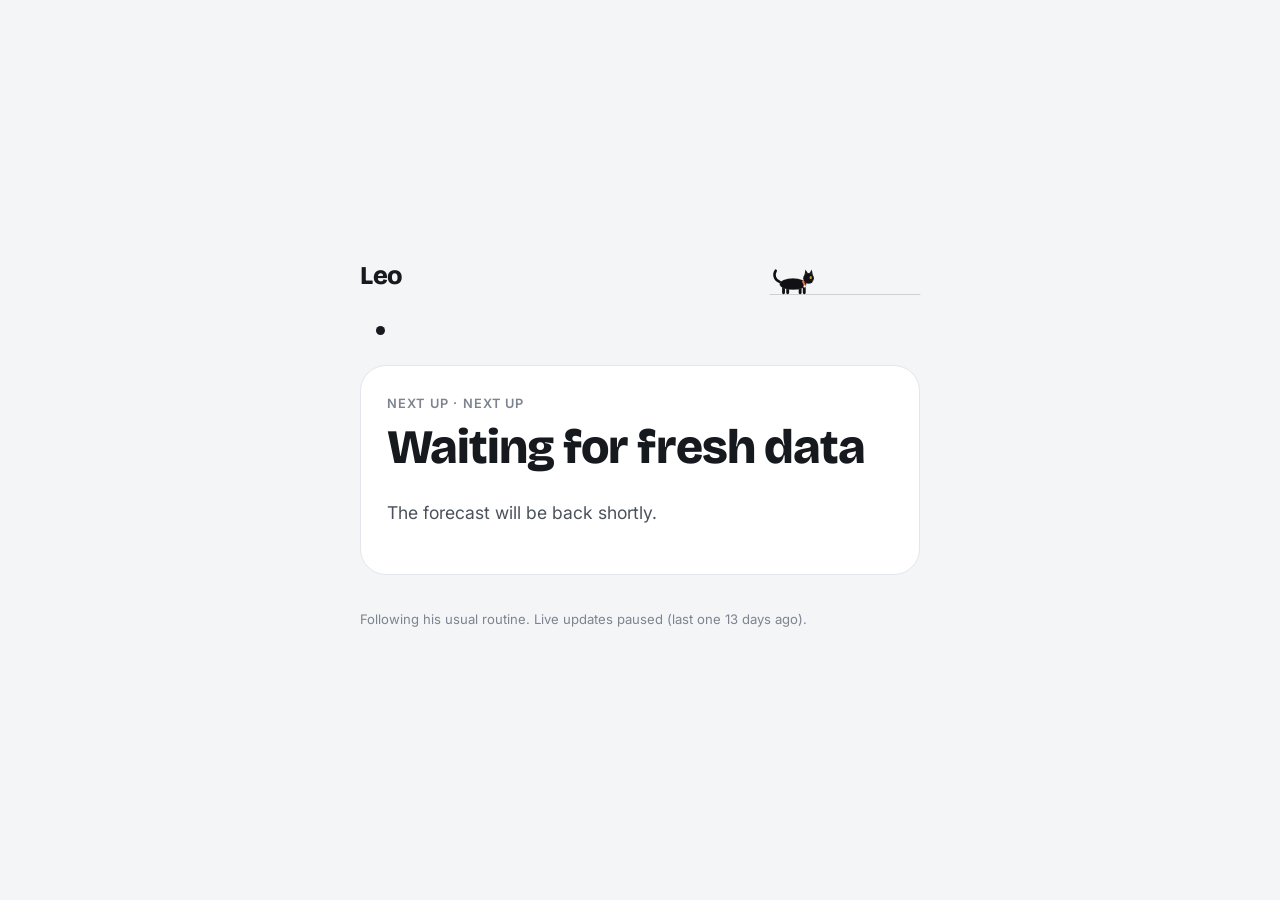
==== commit aad6887e: "Forecast page runs without the Mac: live status from the scanner, sun times from the browser, learne" ====
--- a/forecast/index.html
+++ b/forecast/index.html
@@ -219,12 +219,27 @@
     return {...base,state:st,since:L.since>0?ukHM(L.since):(same?base.since:null)};}
   return isStale(F)?{...base,state:null}:base;
 }
+// Fallback for days not in the published forecast: Leo's learned habits + today's sun times,
+// fetched by the browser itself (no server, no Mac).
+let SUN={};
+async function loadSun(){
+  try{const r=await (await fetch('https://api.open-meteo.com/v1/forecast?latitude=52.04&longitude=-0.76&daily=sunrise,sunset,temperature_2m_min,temperature_2m_max,precipitation_sum&timezone=Europe%2FLondon&forecast_days=3')).json();
+    r.daily.time.forEach((d,i)=>SUN[d]={sunrise:r.daily.sunrise[i].slice(11),sunset:r.daily.sunset[i].slice(11),t_min:r.daily.temperature_2m_min[i],t_max:r.daily.temperature_2m_max[i],rain_mm:r.daily.precipitation_sum[i]});
+    render();}catch(_){}
+}
+function fromHabits(F,date){
+  const P=F.params, s=SUN[date]; if(!P||!s) return null;
+  const we=[0,6].includes(new Date(date+'T12:00:00Z').getUTCDay()), ex=we?P.exit_weekend_min:P.exit_weekday_min, tv=P.tea_vs_sunset_min;
+  const sr=toH(s.sunrise), ss=toH(s.sunset), hm=x=>{const h=Math.floor(x),m=Math.round((x-h)*60);return `${String(h).padStart(2,'0')}:${String(m%60).padStart(2,'0')}`};
+  return {date,exit:hm(sr+ex[0]/60),tea:hm(ss+tv[0]/60),tea_range:[hm(ss+tv[1]/60),hm(ss+tv[2]/60)],weather:s};
+}
 function todayBase(F,date){
   if(F.today&&F.today.date===date) return F.today;
-  const d=(F.days||[]).find(x=>x.date===date);
+  const d=(F.days||[]).find(x=>x.date===date)||fromHabits(F,date);
   return d?{date,state:null,since:null,events:[],exit_actual:null,exit_expected:d.exit,tea_actual:null,tea_expected:d.tea,tea_range:d.tea_range,weather:d.weather}:null;
 }
-function tomorrowExit(F,date){const d=(F.days||[]).find(x=>x.date>date);return d?toH(d.exit):null}
+function tomorrowExit(F,date){let d=(F.days||[]).find(x=>x.date>date);
+  if(!d){const k=Object.keys(SUN).find(x=>x>date); d=k&&fromHabits(F,k);} return d?toH(d.exit):null}
 
 function decide(F){
   const {date,h}=ukParts(), T=today(F,date), H=F.habits||{}, snack=toH(H.snack), bed=toH(H.bedtime)||21.5;
@@ -282,7 +297,7 @@
     :(()=>{const a2=liveFresh()?Math.round((Date.now()-L.ts)/60000):age;return a2<2?'Live · just updated':`Live · updated ${a2} min ago`})();
 }
 async function load(){try{const r=await fetch(`forecast.json?t=${Date.now()}`,{cache:'no-store'});F=await r.json();render();}catch(e){}}
-load(); loadLive(); setInterval(load,300000); setInterval(loadLive,60000); setInterval(render,30000);
+load(); loadLive(); loadSun(); setInterval(loadSun,6*3600000); setInterval(load,300000); setInterval(loadLive,60000); setInterval(render,30000);
 document.addEventListener('visibilitychange',()=>{if(!document.hidden){load();loadLive()}});
 </script>
 </body>
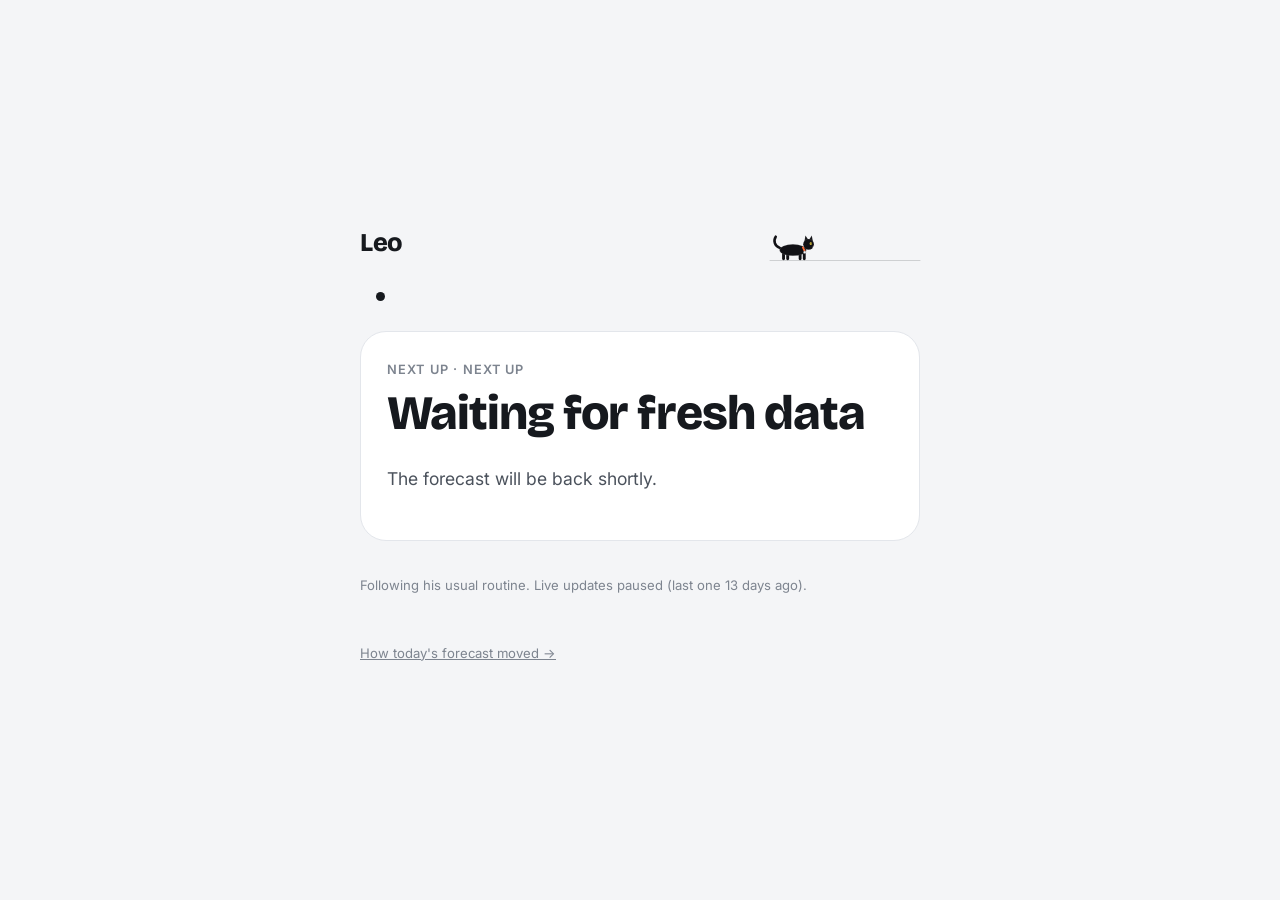
==== commit 543ff287: "Forecast: 'how today's forecast moved' live page, shared simulation code Co-Authored-By: Claude Opus" ====
--- a/forecast/index.html
+++ b/forecast/index.html
@@ -110,6 +110,7 @@
     <div class="what">Checking on Leo…</div>
   </section>
   <p class="fresh" id="fresh"></p>
+  <p class="fresh"><a href="log/" style="color:inherit">How today's forecast moved →</a></p>
 </main>
 <script>
 const reduce=matchMedia('(prefers-reduced-motion: reduce)').matches;
@@ -210,6 +211,12 @@
       if(e.event!=='message'||!m||m.v!==1||typeof m.away!=='boolean'||typeof m.ts!=='number'||m.ts>Date.now()+120000||m.ts<Date.now()-864e5) continue;
       if(!best||m.ts>best.ts) best=m;
     }
+    if(best&&!(best.since>0)){  // board restarted: carry over the last known time for the same state
+      let prev=null;
+      for(const line of txt.split('\n')){let e,m;try{e=JSON.parse(line);m=JSON.parse(e.message)}catch(_){continue}
+        if(m&&m.v===1&&m.away===best.away&&m.since>0&&m.ts<=best.ts&&(!prev||m.ts>prev.ts)) prev=m;}
+      if(prev) best={...best,since:prev.since};
+    }
     if(best){L=best;render();}
   }catch(_){}
 }
@@ -233,6 +240,27 @@
   const sr=toH(s.sunrise), ss=toH(s.sunset), hm=x=>{const h=Math.floor(x),m=Math.round((x-h)*60);return `${String(h).padStart(2,'0')}:${String(m%60).padStart(2,'0')}`};
   return {date,exit:hm(sr+ex[0]/60),tea:hm(ss+tv[0]/60),tea_range:[hm(ss+tv[1]/60),hm(ss+tv[2]/60)],weather:s};
 }
+// ---- the model, running in the browser from Leo's live state ----
+// ==SIM== (shared with log/ by build_page.py)
+function hazP(M,x){if(!M)return .05;if(M.type==='const')return M.p;let z=M.b;M.names.forEach((n,i)=>{const v=x[n];z+=M.w[i]*((v==null?M.mean[i]:v)-M.mean[i])/M.scale[i]});return 1/(1+Math.exp(-z))}
+function rng(seed){return()=>{seed|=0;seed=seed+0x6D2B79F5|0;let t=Math.imul(seed^seed>>>15,1|seed);t=t+Math.imul(t^t>>>7,61|t)^t;return((t^t>>>14)>>>0)/4294967296}}
+const SIMC={};
+function simulateRest(F,date,h,out,sinceH,sunsetH){
+  const key=[date,out,sinceH,Math.ceil(h*4)].join('|'); if(SIMC[key])return SIMC[key];
+  const Mo=F.model; if(!Mo)return null;
+  const we=[0,6].includes(new Date(date+'T12:00:00Z').getUTCDay())?1:0, rand=rng(key.split('').reduce((a,c)=>a*31+c.charCodeAt(0)|0,7));
+  const start=Math.ceil(h*4)/4, N=2000, leaves=[], backs=[];
+  for(let r=0;r<N;r++){let st=out,d=Math.max(0,(h-(sinceH??h))*60),lv=null,bk=null;
+    for(let s=start;s<24;s+=.25){const tt=s*2*Math.PI/24,x={c1:Math.cos(tt),s1:Math.sin(tt),c2:Math.cos(2*tt),s2:Math.sin(2*tt),weekend:we,sunset:sunsetH-s,dur:Math.log1p(d)};
+      const p=st?hazP(Mo.return,x):hazP(Mo.leave,x);
+      if(rand()<p){ if(!st){if(lv==null)lv=s+.25} else {if(bk==null&&(out||lv!=null))bk=s+.25} st=!st;d=0;} else d+=15;
+      if(bk!=null&&(out||lv!=null))break;}
+    leaves.push(lv);backs.push(bk);}
+  const q=(a,p)=>{const v=a.filter(x=>x!=null).sort((x,y)=>x-y);return v.length?v[Math.min(v.length-1,Math.floor(p*v.length))]:null};
+  return SIMC[key]={pLeave:leaves.filter(x=>x!=null).length/N,leave:q(leaves,.5),back:q(backs,.5),backLate:q(backs,.85)};
+}
+// ==/SIM==
+
 function todayBase(F,date){
   if(F.today&&F.today.date===date) return F.today;
   const d=(F.days||[]).find(x=>x.date===date)||fromHabits(F,date);
@@ -248,7 +276,8 @@
   const out=T.state==='out', exitE=toH(T.exit_expected), tea=toH(T.tea_expected), teaEnd=T.tea_range?toH(T.tea_range[1]):tea+.75;
   const left=!!T.exit_actual||out||(T.events||[]).length>0||(!T.exit_actual&&!(T.events||[]).length&&h>exitE+1);
   const popped=(T.events||[]).some((e,i,a)=>e.back&&a[i+1]&&toH(e.back)>=9.5&&toH(e.back)<=12);
-  const teaDone=!!T.tea_actual||(!out&&h>=13&&left);
+  const sinceH=T.since?toH(T.since):null, teaStart=T.tea_range?toH(T.tea_range[0]):tea-.75;
+  const teaDone=!!T.tea_actual||(!out&&left&&((sinceH!=null&&sinceH>=teaStart-.75&&sinceH<=h)||h>=tea));
   const bfast=x=>({label:'Breakfast',what:`Have it down by <em>${fmt(q15(x-10/60))}</em>`,why:`He'll head out around ${fmt(r5(x))}.`,at:q15(x-10/60)});
 
   if(h<5) return bfast(exitE);
@@ -257,8 +286,20 @@
     if(!out) return {label:'Snack',what:'He\'s popped in',why:'Probably after a snack. He\'ll likely head out again soon.'};
     return {label:'Snack',what:`Around <em>${fmt(q15(snack))}</em>`,why:'He often pops in mid-morning. Leave a little something out.',at:q15(snack)};
   }
+  if(!teaDone&&h>=11){
+    const sunsetH=toH((SUN[date]||T.weather||{}).sunset)||16, S=simulateRest(F,date,h,out,sinceH,sunsetH);
+    if(S&&S.back!=null){
+      if(!out&&S.pLeave>=.5){const din=Math.max(S.back,tea), ready=q15(din-10/60);
+        return {label:'Dinner',what:`Dinner around <em>${fmt(q15(din))}</em>`,why:`He's popped home early and will probably head out again around ${fmt(r5(S.leave))}.`,at:ready};}
+      if(!out) return {label:'Dinner',what:`Dinner at <em>${fmt(q15(tea-10/60))}</em>`,why:`He's home, and will probably stay in.`,at:q15(tea-10/60)};
+      const back=S.back, ready=q15(back-10/60);
+      if(h<back) return {label:'Dinner',what:`Get it ready for <em>${fmt(ready)}</em>`,why:`He should be home around ${fmt(r5(back))}.`,at:ready};
+      if(h<(S.backLate||back+.75)) return {label:'Dinner',what:'He\'s due home <em>any minute</em>',why:`He's usually back by ${fmt(q15(S.backLate||back+.75))}.`};
+    }
+  }
   if(!teaDone){
     const ready=q15(tea-10/60);
+    if(!out&&h>=11) return {label:'Dinner',what:`Dinner at <em>${fmt(ready)}</em>`,why:`He's popped home early. He may head out again, but plan on ${fmt(ready)}.`,at:ready};
     if(h<tea) return {label:'Dinner',what:`Get it ready for <em>${fmt(ready)}</em>`,why:`He should be home around ${fmt(r5(tea))}.`,at:ready};
     if(h<teaEnd) return {label:'Dinner',what:'He\'s due home <em>any minute</em>',why:`He's usually back by ${fmt(q15(teaEnd))}.`};
     return {label:'Dinner',what:'Running late for dinner',why:`He's usually home by ${fmt(q15(teaEnd))}. Worth a look outside.`,warn:true};
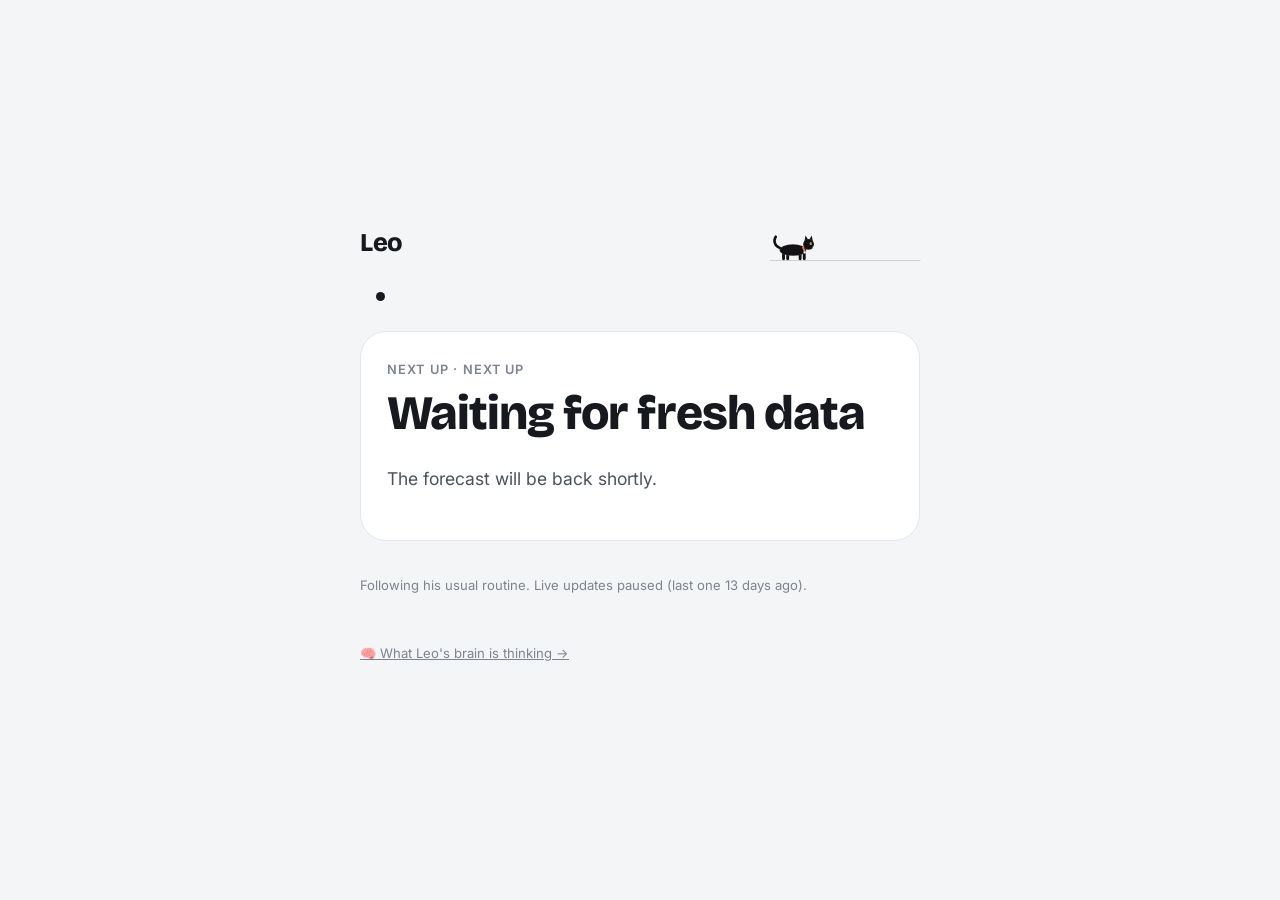
==== commit 50c5e3b8: "Forecast log page becomes 'Leo's brain': plain-language thoughts on how the guess is adjusting Co-Au" ====
--- a/forecast/index.html
+++ b/forecast/index.html
@@ -110,7 +110,7 @@
     <div class="what">Checking on Leo…</div>
   </section>
   <p class="fresh" id="fresh"></p>
-  <p class="fresh"><a href="log/" style="color:inherit">How today's forecast moved →</a></p>
+  <p class="fresh"><a href="log/" style="color:inherit">🧠 What Leo's brain is thinking →</a></p>
 </main>
 <script>
 const reduce=matchMedia('(prefers-reduced-motion: reduce)').matches;
